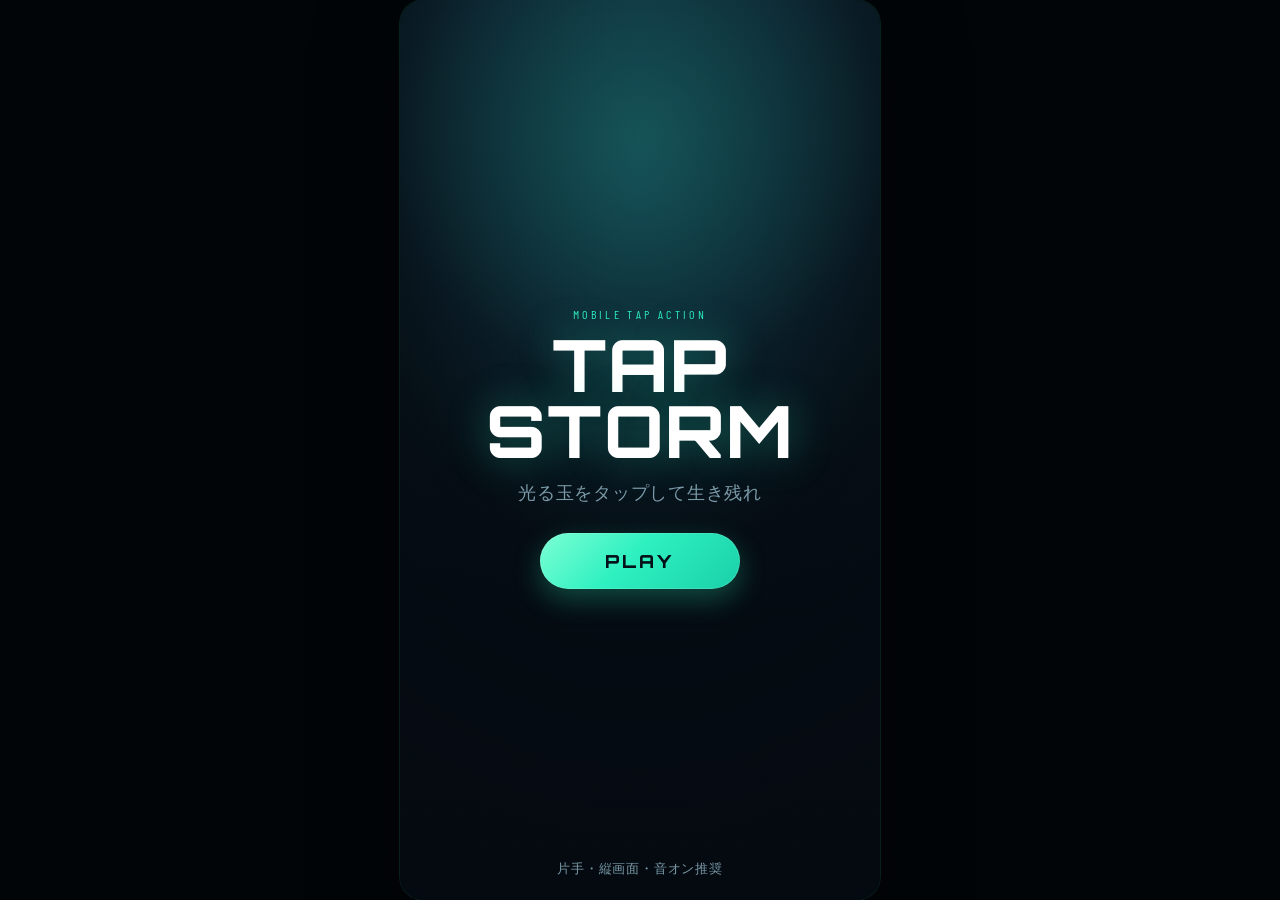
==== index.html @ 0d8d6165 "Add TAP STORM mobile tap-action game." ====
<!doctype html>
<html lang="ja">
<head>
  <meta charset="UTF-8" />
  <meta name="viewport" content="width=device-width, initial-scale=1, maximum-scale=1, user-scalable=no, viewport-fit=cover" />
  <meta name="apple-mobile-web-app-capable" content="yes" />
  <meta name="apple-mobile-web-app-status-bar-style" content="black-translucent" />
  <meta name="mobile-web-app-capable" content="yes" />
  <meta name="theme-color" content="#071018" />
  <meta name="description" content="スマホ専用タップアクション — TAP STORM" />
  <title>TAP STORM</title>
  <link rel="preconnect" href="https://fonts.googleapis.com" />
  <link href="https://fonts.googleapis.com/css2?family=Orbitron:wght@600;800&family=Barlow+Condensed:wght@500;700&display=swap" rel="stylesheet" />
  <link rel="stylesheet" href="css/style.css" />
</head>
<body>
  <div id="app">
    <canvas id="game"></canvas>

    <div id="hud" class="hidden">
      <div class="hud-row">
        <div class="stat">
          <span class="label">SCORE</span>
          <span class="value" id="score">0</span>
        </div>
        <div class="stat center">
          <span class="label">WAVE</span>
          <span class="value" id="wave">1</span>
        </div>
        <div class="stat right">
          <span class="label">BEST</span>
          <span class="value" id="best">0</span>
        </div>
      </div>
      <div class="combo-wrap">
        <div id="combo" class="combo">×1</div>
      </div>
      <div class="lives" id="lives" aria-label="lives"></div>
    </div>

    <div id="title-screen" class="screen">
      <div class="bg-glow"></div>
      <p class="eyebrow">MOBILE TAP ACTION</p>
      <h1 class="brand">TAP<br />STORM</h1>
      <p class="lead">光る玉をタップして生き残れ</p>
      <button type="button" id="btn-start" class="cta">PLAY</button>
      <p class="hint">片手・縦画面・音オン推奨</p>
    </div>

    <div id="result-screen" class="screen hidden">
      <p class="eyebrow" id="result-eyebrow">GAME OVER</p>
      <h2 class="result-title" id="result-title">0</h2>
      <p class="lead" id="result-sub">SCORE</p>
      <div class="result-meta">
        <div><span class="label">WAVE</span><span id="result-wave">1</span></div>
        <div><span class="label">MAX COMBO</span><span id="result-combo">1</span></div>
      </div>
      <button type="button" id="btn-again" class="cta">AGAIN</button>
      <button type="button" id="btn-home" class="cta ghost">TITLE</button>
    </div>
  </div>

  <script type="module" src="js/main.js"></script>
</body>
</html>
---- css/style.css ----
:root {
  --bg0: #040a10;
  --bg1: #0b1a22;
  --ink: #e7f4f8;
  --muted: #7a9aa8;
  --accent: #2ef0c0;
  --hot: #ff7a2e;
  --danger: #ff3d5a;
  --ok: #7cff5a;
  --safe-top: env(safe-area-inset-top, 0px);
  --safe-bottom: env(safe-area-inset-bottom, 0px);
}

* {
  box-sizing: border-box;
  -webkit-tap-highlight-color: transparent;
  touch-action: manipulation;
}

html, body {
  margin: 0;
  width: 100%;
  height: 100%;
  overflow: hidden;
  background: var(--bg0);
  color: var(--ink);
  font-family: "Barlow Condensed", system-ui, sans-serif;
  user-select: none;
  -webkit-user-select: none;
}

#app {
  position: relative;
  width: 100%;
  height: 100%;
  max-width: 480px;
  margin: 0 auto;
  overflow: hidden;
  background:
    radial-gradient(ellipse 120% 80% at 50% 0%, #123043 0%, transparent 55%),
    linear-gradient(180deg, var(--bg1) 0%, var(--bg0) 70%);
}

#game {
  position: absolute;
  inset: 0;
  width: 100%;
  height: 100%;
  display: block;
  touch-action: none;
}

.hidden { display: none !important; }

/* ---- HUD ---- */
#hud {
  position: absolute;
  inset: 0;
  pointer-events: none;
  z-index: 5;
  padding: calc(12px + var(--safe-top)) 16px calc(12px + var(--safe-bottom));
}

.hud-row {
  display: grid;
  grid-template-columns: 1fr 1fr 1fr;
  align-items: start;
}

.stat .label {
  display: block;
  font-size: 11px;
  letter-spacing: 0.18em;
  color: var(--muted);
}

.stat .value {
  font-family: "Orbitron", sans-serif;
  font-weight: 800;
  font-size: 22px;
  line-height: 1.15;
  color: var(--ink);
}

.stat.center { text-align: center; }
.stat.right { text-align: right; }
.stat.center .value { color: var(--accent); }

.combo-wrap {
  margin-top: 8px;
  text-align: center;
  min-height: 36px;
}

.combo {
  font-family: "Orbitron", sans-serif;
  font-weight: 800;
  font-size: 28px;
  color: var(--hot);
  opacity: 0;
  transform: scale(0.8);
  transition: opacity 0.15s, transform 0.15s;
  text-shadow: 0 0 18px rgba(255, 122, 46, 0.5);
}

.combo.show {
  opacity: 1;
  transform: scale(1);
}

.combo.big {
  font-size: 36px;
  color: #ffe066;
}

.lives {
  position: absolute;
  left: 50%;
  bottom: calc(18px + var(--safe-bottom));
  transform: translateX(-50%);
  display: flex;
  gap: 8px;
}

.lives .pip {
  width: 12px;
  height: 12px;
  border-radius: 50%;
  background: var(--accent);
  box-shadow: 0 0 10px rgba(46, 240, 192, 0.55);
  transition: background 0.2s, opacity 0.2s;
}

.lives .pip.off {
  background: #243038;
  box-shadow: none;
  opacity: 0.55;
}

/* ---- Screens ---- */
.screen {
  position: absolute;
  inset: 0;
  z-index: 10;
  display: flex;
  flex-direction: column;
  align-items: center;
  justify-content: center;
  padding: calc(24px + var(--safe-top)) 28px calc(28px + var(--safe-bottom));
  text-align: center;
  background:
    radial-gradient(ellipse 100% 70% at 50% 20%, rgba(20, 70, 90, 0.55) 0%, transparent 60%),
    linear-gradient(180deg, rgba(4, 10, 16, 0.35) 0%, rgba(4, 10, 16, 0.88) 100%);
}

.bg-glow {
  position: absolute;
  width: 140%;
  height: 50%;
  top: -10%;
  left: -20%;
  background: radial-gradient(circle, rgba(46, 240, 192, 0.18) 0%, transparent 62%);
  pointer-events: none;
  animation: drift 6s ease-in-out infinite alternate;
}

@keyframes drift {
  from { transform: translateY(0) scale(1); }
  to { transform: translateY(18px) scale(1.05); }
}

.eyebrow {
  position: relative;
  font-size: 12px;
  letter-spacing: 0.28em;
  color: var(--accent);
  margin: 0 0 10px;
}

.brand {
  position: relative;
  font-family: "Orbitron", sans-serif;
  font-weight: 800;
  font-size: clamp(52px, 16vw, 72px);
  line-height: 0.92;
  letter-spacing: 0.02em;
  margin: 0 0 18px;
  color: #fff;
  text-shadow: 0 0 40px rgba(46, 240, 192, 0.35);
  animation: brandIn 0.7s ease-out both;
}

@keyframes brandIn {
  from { opacity: 0; transform: translateY(16px) scale(0.96); }
  to { opacity: 1; transform: none; }
}

.lead {
  position: relative;
  margin: 0 0 28px;
  font-size: 18px;
  color: var(--muted);
  letter-spacing: 0.04em;
}

.result-title {
  font-family: "Orbitron", sans-serif;
  font-weight: 800;
  font-size: clamp(48px, 14vw, 64px);
  margin: 0 0 6px;
  color: var(--accent);
}

.result-meta {
  display: flex;
  gap: 28px;
  margin: 0 0 28px;
  font-family: "Orbitron", sans-serif;
  font-size: 18px;
  font-weight: 600;
}

.result-meta .label {
  display: block;
  font-family: "Barlow Condensed", sans-serif;
  font-size: 11px;
  letter-spacing: 0.16em;
  color: var(--muted);
  margin-bottom: 2px;
}

.cta {
  position: relative;
  appearance: none;
  border: none;
  min-width: 200px;
  min-height: 56px;
  padding: 14px 36px;
  border-radius: 999px;
  font-family: "Orbitron", sans-serif;
  font-weight: 800;
  font-size: 18px;
  letter-spacing: 0.16em;
  color: #041018;
  background: linear-gradient(135deg, #7cffd4 0%, var(--accent) 45%, #1ad0a8 100%);
  box-shadow:
    0 0 0 1px rgba(255, 255, 255, 0.12) inset,
    0 10px 28px rgba(46, 240, 192, 0.28);
  cursor: pointer;
  transition: transform 0.12s ease, filter 0.12s ease;
}

.cta:active {
  transform: scale(0.96);
  filter: brightness(1.05);
}

.cta.ghost {
  margin-top: 12px;
  background: transparent;
  color: var(--ink);
  box-shadow: none;
  border: 1.5px solid rgba(122, 154, 168, 0.45);
}

.hint {
  position: absolute;
  bottom: calc(22px + var(--safe-bottom));
  left: 0;
  right: 0;
  margin: 0;
  font-size: 13px;
  color: var(--muted);
  letter-spacing: 0.06em;
}

/* Desktop: keep phone-like frame */
@media (min-width: 520px) {
  body {
    display: flex;
    align-items: center;
    justify-content: center;
    background: #020508;
  }
  #app {
    height: min(920px, 100%);
    border-radius: 24px;
    box-shadow: 0 0 0 1px rgba(46, 240, 192, 0.12), 0 30px 80px rgba(0, 0, 0, 0.55);
  }
}
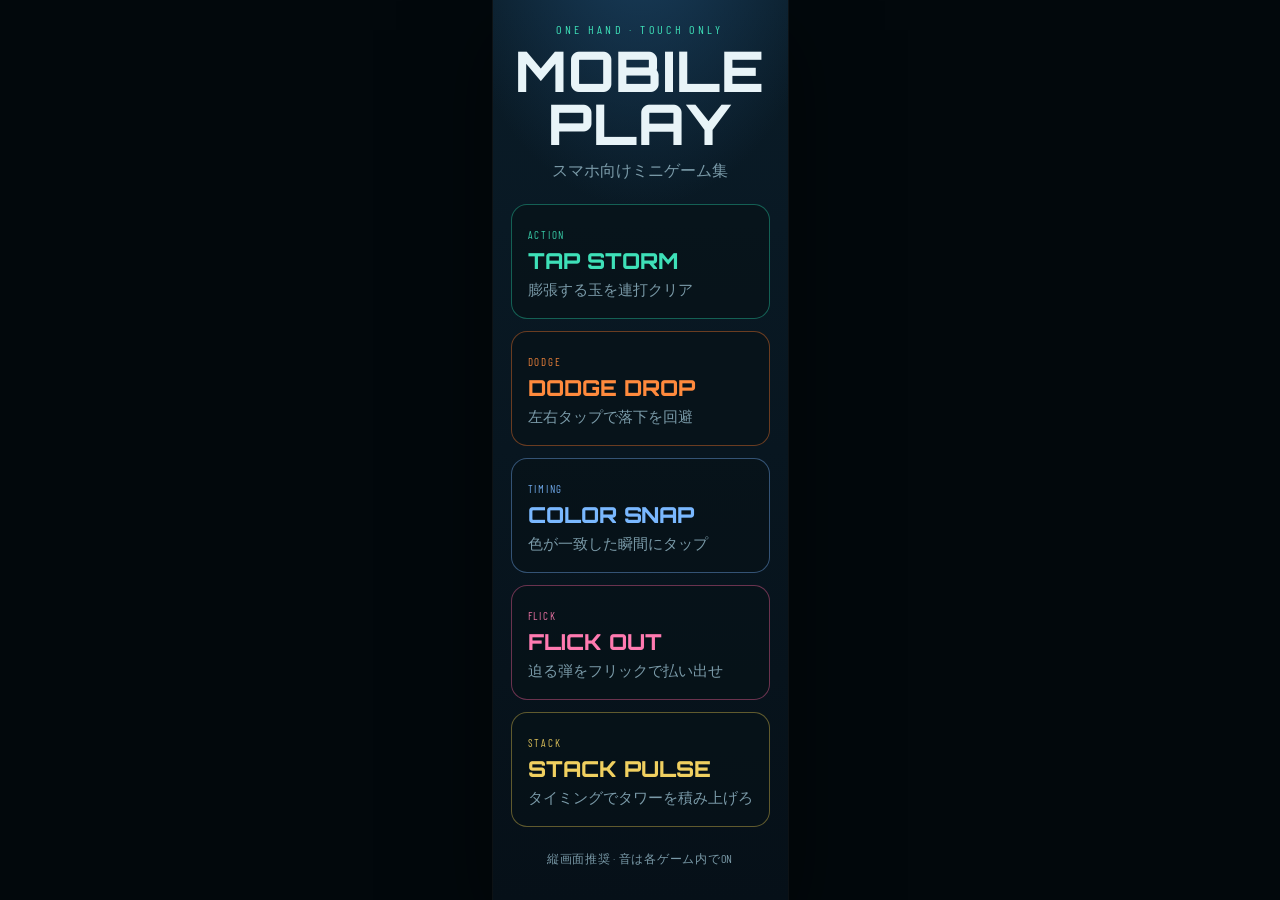
==== commit d0ff5bd6: "Expand into mobile game hub with four new touch games." ====
--- a/index.html
+++ b/index.html
@@ -5,61 +5,48 @@
   <meta name="viewport" content="width=device-width, initial-scale=1, maximum-scale=1, user-scalable=no, viewport-fit=cover" />
   <meta name="apple-mobile-web-app-capable" content="yes" />
   <meta name="apple-mobile-web-app-status-bar-style" content="black-translucent" />
-  <meta name="mobile-web-app-capable" content="yes" />
-  <meta name="theme-color" content="#071018" />
-  <meta name="description" content="スマホ専用タップアクション — TAP STORM" />
-  <title>TAP STORM</title>
+  <meta name="theme-color" content="#061018" />
+  <meta name="description" content="スマホ専用ミニゲーム集" />
+  <title>MOBILE PLAY</title>
   <link rel="preconnect" href="https://fonts.googleapis.com" />
   <link href="https://fonts.googleapis.com/css2?family=Orbitron:wght@600;800&family=Barlow+Condensed:wght@500;700&display=swap" rel="stylesheet" />
-  <link rel="stylesheet" href="css/style.css" />
+  <link rel="stylesheet" href="css/hub.css" />
 </head>
 <body>
-  <div id="app">
-    <canvas id="game"></canvas>
-
-    <div id="hud" class="hidden">
-      <div class="hud-row">
-        <div class="stat">
-          <span class="label">SCORE</span>
-          <span class="value" id="score">0</span>
-        </div>
-        <div class="stat center">
-          <span class="label">WAVE</span>
-          <span class="value" id="wave">1</span>
-        </div>
-        <div class="stat right">
-          <span class="label">BEST</span>
-          <span class="value" id="best">0</span>
-        </div>
-      </div>
-      <div class="combo-wrap">
-        <div id="combo" class="combo">×1</div>
-      </div>
-      <div class="lives" id="lives" aria-label="lives"></div>
-    </div>
-
-    <div id="title-screen" class="screen">
-      <div class="bg-glow"></div>
-      <p class="eyebrow">MOBILE TAP ACTION</p>
-      <h1 class="brand">TAP<br />STORM</h1>
-      <p class="lead">光る玉をタップして生き残れ</p>
-      <button type="button" id="btn-start" class="cta">PLAY</button>
-      <p class="hint">片手・縦画面・音オン推奨</p>
-    </div>
-
-    <div id="result-screen" class="screen hidden">
-      <p class="eyebrow" id="result-eyebrow">GAME OVER</p>
-      <h2 class="result-title" id="result-title">0</h2>
-      <p class="lead" id="result-sub">SCORE</p>
-      <div class="result-meta">
-        <div><span class="label">WAVE</span><span id="result-wave">1</span></div>
-        <div><span class="label">MAX COMBO</span><span id="result-combo">1</span></div>
-      </div>
-      <button type="button" id="btn-again" class="cta">AGAIN</button>
-      <button type="button" id="btn-home" class="cta ghost">TITLE</button>
-    </div>
+  <div id="hub">
+    <header>
+      <p class="eyebrow">ONE HAND · TOUCH ONLY</p>
+      <h1>MOBILE<br />PLAY</h1>
+      <p class="lead">スマホ向けミニゲーム集</p>
+    </header>
+    <nav class="cards" aria-label="games">
+      <a class="card c1" href="games/tap-storm/">
+        <span class="tag">ACTION</span>
+        <h2>TAP STORM</h2>
+        <p>膨張する玉を連打クリア</p>
+      </a>
+      <a class="card c2" href="games/dodge-drop/">
+        <span class="tag">DODGE</span>
+        <h2>DODGE DROP</h2>
+        <p>左右タップで落下を回避</p>
+      </a>
+      <a class="card c3" href="games/color-snap/">
+        <span class="tag">TIMING</span>
+        <h2>COLOR SNAP</h2>
+        <p>色が一致した瞬間にタップ</p>
+      </a>
+      <a class="card c4" href="games/flick-out/">
+        <span class="tag">FLICK</span>
+        <h2>FLICK OUT</h2>
+        <p>迫る弾をフリックで払い出せ</p>
+      </a>
+      <a class="card c5" href="games/stack-pulse/">
+        <span class="tag">STACK</span>
+        <h2>STACK PULSE</h2>
+        <p>タイミングでタワーを積み上げろ</p>
+      </a>
+    </nav>
+    <footer>縦画面推奨 · 音は各ゲーム内でON</footer>
   </div>
-
-  <script type="module" src="js/main.js"></script>
 </body>
 </html>
--- a/css/hub.css
+++ b/css/hub.css
@@ -0,0 +1,128 @@
+:root {
+  --bg: #061018;
+  --ink: #e8f4f8;
+  --muted: #7a9aa8;
+  --safe-top: env(safe-area-inset-top, 0px);
+  --safe-bottom: env(safe-area-inset-bottom, 0px);
+}
+
+* {
+  box-sizing: border-box;
+  -webkit-tap-highlight-color: transparent;
+}
+
+html, body {
+  margin: 0;
+  min-height: 100%;
+  background: var(--bg);
+  color: var(--ink);
+  font-family: "Barlow Condensed", system-ui, sans-serif;
+}
+
+#hub {
+  max-width: 480px;
+  min-height: 100dvh;
+  margin: 0 auto;
+  padding: calc(22px + var(--safe-top)) 18px calc(28px + var(--safe-bottom));
+  background:
+    radial-gradient(ellipse 120% 60% at 50% -10%, #1a4060 0%, transparent 55%),
+    linear-gradient(180deg, #0a1c28 0%, var(--bg) 100%);
+}
+
+header { text-align: center; margin-bottom: 22px; }
+
+.eyebrow {
+  margin: 0 0 8px;
+  font-size: 12px;
+  letter-spacing: 0.28em;
+  color: #3ee0b8;
+}
+
+h1 {
+  margin: 0 0 10px;
+  font-family: "Orbitron", sans-serif;
+  font-weight: 800;
+  font-size: clamp(40px, 12vw, 56px);
+  line-height: 0.95;
+  letter-spacing: 0.02em;
+}
+
+.lead {
+  margin: 0;
+  color: var(--muted);
+  font-size: 16px;
+}
+
+.cards {
+  display: grid;
+  gap: 12px;
+}
+
+.card {
+  display: block;
+  text-decoration: none;
+  color: inherit;
+  border-radius: 16px;
+  padding: 18px 16px;
+  border: 1px solid rgba(255, 255, 255, 0.08);
+  background: rgba(8, 18, 24, 0.72);
+  transition: transform 0.12s ease, border-color 0.12s ease;
+}
+
+.card:active { transform: scale(0.98); }
+
+.card .tag {
+  display: inline-block;
+  font-size: 11px;
+  letter-spacing: 0.16em;
+  margin-bottom: 6px;
+  opacity: 0.9;
+}
+
+.card h2 {
+  margin: 0 0 6px;
+  font-family: "Orbitron", sans-serif;
+  font-size: 22px;
+  font-weight: 800;
+}
+
+.card p {
+  margin: 0;
+  color: var(--muted);
+  font-size: 15px;
+}
+
+.card.c1 { border-color: rgba(46, 240, 192, 0.35); }
+.card.c1 .tag, .card.c1 h2 { color: #3ee0b8; }
+
+.card.c2 { border-color: rgba(255, 122, 46, 0.4); }
+.card.c2 .tag, .card.c2 h2 { color: #ff8a3d; }
+
+.card.c3 { border-color: rgba(120, 180, 255, 0.4); }
+.card.c3 .tag, .card.c3 h2 { color: #7ab8ff; }
+
+.card.c4 { border-color: rgba(255, 100, 160, 0.4); }
+.card.c4 .tag, .card.c4 h2 { color: #ff7ab0; }
+
+.card.c5 { border-color: rgba(230, 200, 80, 0.4); }
+.card.c5 .tag, .card.c5 h2 { color: #f0d060; }
+
+footer {
+  margin-top: 24px;
+  text-align: center;
+  font-size: 12px;
+  color: var(--muted);
+  letter-spacing: 0.06em;
+}
+
+@media (min-width: 520px) {
+  body {
+    display: flex;
+    justify-content: center;
+    background: #02080c;
+  }
+  #hub {
+    box-shadow: 0 0 0 1px rgba(255, 255, 255, 0.05), 0 30px 80px rgba(0, 0, 0, 0.5);
+    border-radius: 0;
+  }
+}
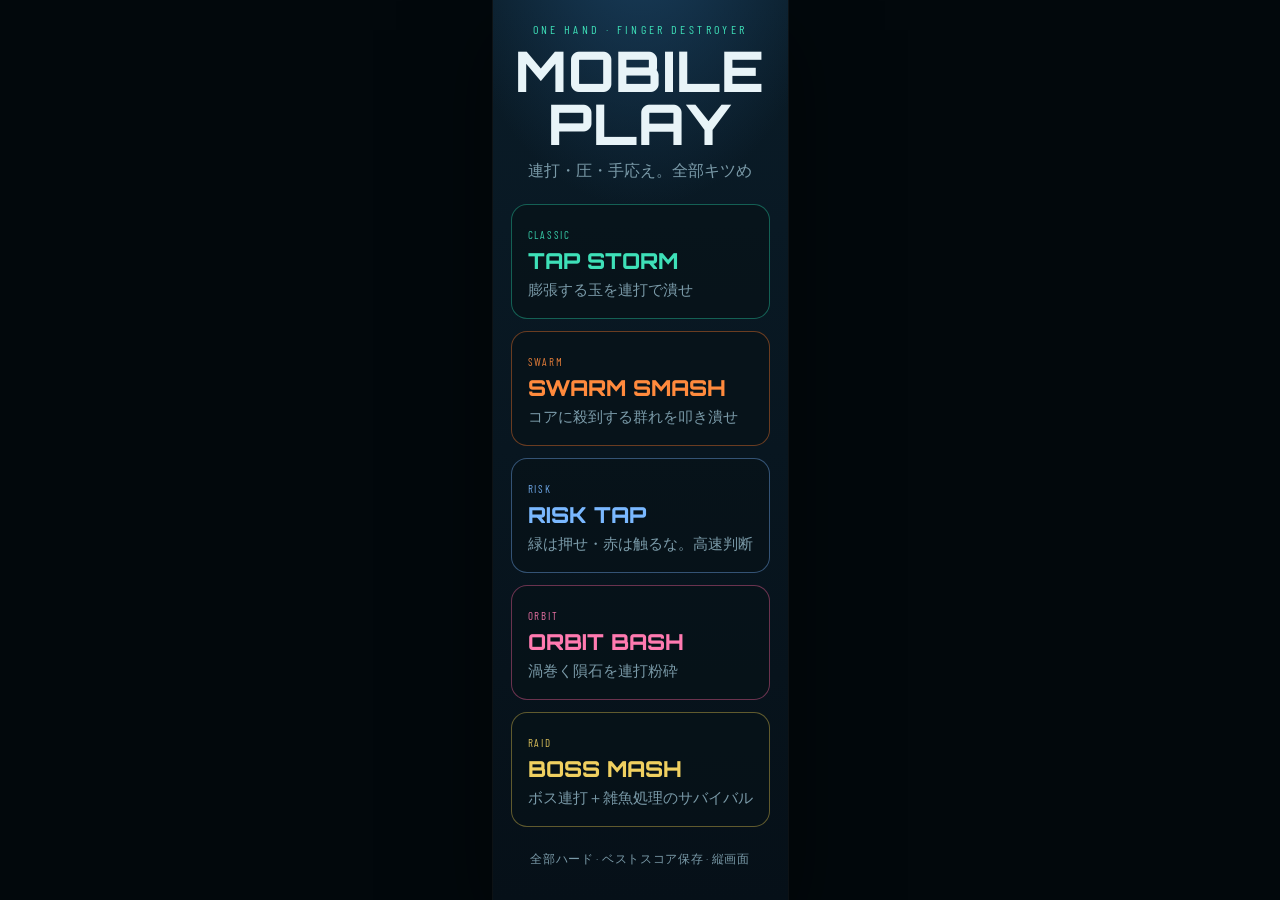
==== commit 4111c9c0: "Replace dull mini-games with hardcore mash-action titles." ====
--- a/index.html
+++ b/index.html
@@ -4,9 +4,8 @@
   <meta charset="UTF-8" />
   <meta name="viewport" content="width=device-width, initial-scale=1, maximum-scale=1, user-scalable=no, viewport-fit=cover" />
   <meta name="apple-mobile-web-app-capable" content="yes" />
-  <meta name="apple-mobile-web-app-status-bar-style" content="black-translucent" />
   <meta name="theme-color" content="#061018" />
-  <meta name="description" content="スマホ専用ミニゲーム集" />
+  <meta name="description" content="スマホ専用スピードアクション集" />
   <title>MOBILE PLAY</title>
   <link rel="preconnect" href="https://fonts.googleapis.com" />
   <link href="https://fonts.googleapis.com/css2?family=Orbitron:wght@600;800&family=Barlow+Condensed:wght@500;700&display=swap" rel="stylesheet" />
@@ -15,38 +14,38 @@
 <body>
   <div id="hub">
     <header>
-      <p class="eyebrow">ONE HAND · TOUCH ONLY</p>
+      <p class="eyebrow">ONE HAND · FINGER DESTROYER</p>
       <h1>MOBILE<br />PLAY</h1>
-      <p class="lead">スマホ向けミニゲーム集</p>
+      <p class="lead">連打・圧・手応え。全部キツめ</p>
     </header>
     <nav class="cards" aria-label="games">
       <a class="card c1" href="games/tap-storm/">
-        <span class="tag">ACTION</span>
+        <span class="tag">CLASSIC</span>
         <h2>TAP STORM</h2>
-        <p>膨張する玉を連打クリア</p>
+        <p>膨張する玉を連打で潰せ</p>
       </a>
-      <a class="card c2" href="games/dodge-drop/">
-        <span class="tag">DODGE</span>
-        <h2>DODGE DROP</h2>
-        <p>左右タップで落下を回避</p>
+      <a class="card c2" href="games/swarm-smash/">
+        <span class="tag">SWARM</span>
+        <h2>SWARM SMASH</h2>
+        <p>コアに殺到する群れを叩き潰せ</p>
       </a>
-      <a class="card c3" href="games/color-snap/">
-        <span class="tag">TIMING</span>
-        <h2>COLOR SNAP</h2>
-        <p>色が一致した瞬間にタップ</p>
+      <a class="card c3" href="games/risk-tap/">
+        <span class="tag">RISK</span>
+        <h2>RISK TAP</h2>
+        <p>緑は押せ・赤は触るな。高速判断</p>
       </a>
-      <a class="card c4" href="games/flick-out/">
-        <span class="tag">FLICK</span>
-        <h2>FLICK OUT</h2>
-        <p>迫る弾をフリックで払い出せ</p>
+      <a class="card c4" href="games/orbit-bash/">
+        <span class="tag">ORBIT</span>
+        <h2>ORBIT BASH</h2>
+        <p>渦巻く隕石を連打粉砕</p>
       </a>
-      <a class="card c5" href="games/stack-pulse/">
-        <span class="tag">STACK</span>
-        <h2>STACK PULSE</h2>
-        <p>タイミングでタワーを積み上げろ</p>
+      <a class="card c5" href="games/boss-mash/">
+        <span class="tag">RAID</span>
+        <h2>BOSS MASH</h2>
+        <p>ボス連打＋雑魚処理のサバイバル</p>
       </a>
     </nav>
-    <footer>縦画面推奨 · 音は各ゲーム内でON</footer>
+    <footer>全部ハード · ベストスコア保存 · 縦画面</footer>
   </div>
 </body>
 </html>
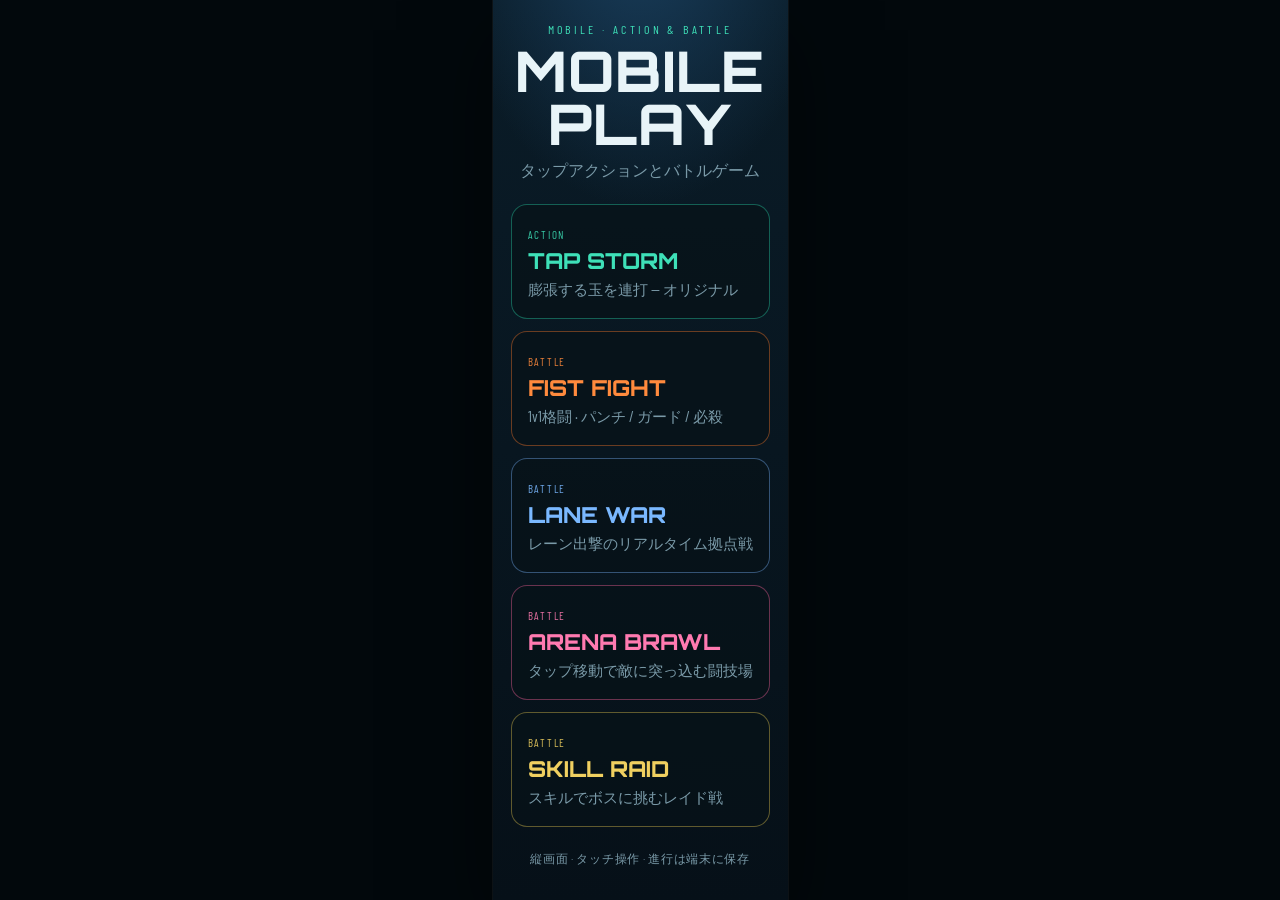
==== commit d98bbdd0: "Replace mash mini-games with four mobile battle modes." ====
--- a/index.html
+++ b/index.html
@@ -5,7 +5,7 @@
   <meta name="viewport" content="width=device-width, initial-scale=1, maximum-scale=1, user-scalable=no, viewport-fit=cover" />
   <meta name="apple-mobile-web-app-capable" content="yes" />
   <meta name="theme-color" content="#061018" />
-  <meta name="description" content="スマホ専用スピードアクション集" />
+  <meta name="description" content="スマホ向け · TAP STORM + バトルゲーム集" />
   <title>MOBILE PLAY</title>
   <link rel="preconnect" href="https://fonts.googleapis.com" />
   <link href="https://fonts.googleapis.com/css2?family=Orbitron:wght@600;800&family=Barlow+Condensed:wght@500;700&display=swap" rel="stylesheet" />
@@ -14,38 +14,38 @@
 <body>
   <div id="hub">
     <header>
-      <p class="eyebrow">ONE HAND · FINGER DESTROYER</p>
+      <p class="eyebrow">MOBILE · ACTION & BATTLE</p>
       <h1>MOBILE<br />PLAY</h1>
-      <p class="lead">連打・圧・手応え。全部キツめ</p>
+      <p class="lead">タップアクションとバトルゲーム</p>
     </header>
     <nav class="cards" aria-label="games">
       <a class="card c1" href="games/tap-storm/">
-        <span class="tag">CLASSIC</span>
+        <span class="tag">ACTION</span>
         <h2>TAP STORM</h2>
-        <p>膨張する玉を連打で潰せ</p>
+        <p>膨張する玉を連打 — オリジナル</p>
       </a>
-      <a class="card c2" href="games/swarm-smash/">
-        <span class="tag">SWARM</span>
-        <h2>SWARM SMASH</h2>
-        <p>コアに殺到する群れを叩き潰せ</p>
+      <a class="card c2" href="games/fist-fight/">
+        <span class="tag">BATTLE</span>
+        <h2>FIST FIGHT</h2>
+        <p>1v1格闘 · パンチ / ガード / 必殺</p>
       </a>
-      <a class="card c3" href="games/risk-tap/">
-        <span class="tag">RISK</span>
-        <h2>RISK TAP</h2>
-        <p>緑は押せ・赤は触るな。高速判断</p>
+      <a class="card c3" href="games/lane-war/">
+        <span class="tag">BATTLE</span>
+        <h2>LANE WAR</h2>
+        <p>レーン出撃のリアルタイム拠点戦</p>
       </a>
-      <a class="card c4" href="games/orbit-bash/">
-        <span class="tag">ORBIT</span>
-        <h2>ORBIT BASH</h2>
-        <p>渦巻く隕石を連打粉砕</p>
+      <a class="card c4" href="games/arena-brawl/">
+        <span class="tag">BATTLE</span>
+        <h2>ARENA BRAWL</h2>
+        <p>タップ移動で敵に突っ込む闘技場</p>
       </a>
-      <a class="card c5" href="games/boss-mash/">
-        <span class="tag">RAID</span>
-        <h2>BOSS MASH</h2>
-        <p>ボス連打＋雑魚処理のサバイバル</p>
+      <a class="card c5" href="games/skill-raid/">
+        <span class="tag">BATTLE</span>
+        <h2>SKILL RAID</h2>
+        <p>スキルでボスに挑むレイド戦</p>
       </a>
     </nav>
-    <footer>全部ハード · ベストスコア保存 · 縦画面</footer>
+    <footer>縦画面 · タッチ操作 · 進行は端末に保存</footer>
   </div>
 </body>
 </html>
